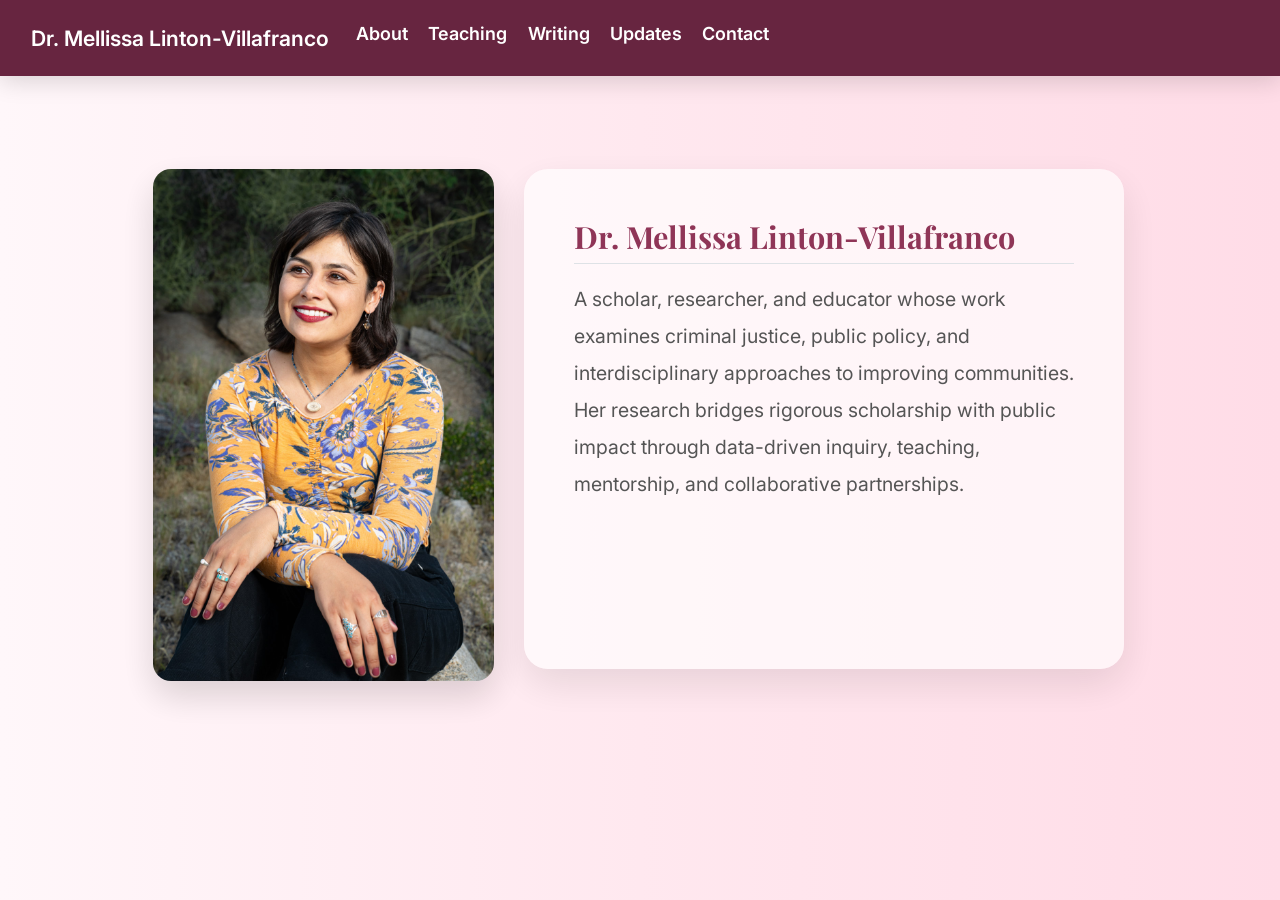
==== docs/about.html @ 979baf98 "files" ====
<!DOCTYPE html>
<html xmlns="http://www.w3.org/1999/xhtml" lang="en" xml:lang="en"><head>

<meta charset="utf-8">
<meta name="generator" content="quarto-1.8.26">

<meta name="viewport" content="width=device-width, initial-scale=1.0, user-scalable=yes">


<title>about – Dr. Mellissa Linton-Villafranco</title>
<style>
code{white-space: pre-wrap;}
span.smallcaps{font-variant: small-caps;}
div.columns{display: flex; gap: min(4vw, 1.5em);}
div.column{flex: auto; overflow-x: auto;}
div.hanging-indent{margin-left: 1.5em; text-indent: -1.5em;}
ul.task-list{list-style: none;}
ul.task-list li input[type="checkbox"] {
  width: 0.8em;
  margin: 0 0.8em 0.2em -1em; /* quarto-specific, see https://github.com/quarto-dev/quarto-cli/issues/4556 */ 
  vertical-align: middle;
}
</style>


<script src="site_libs/quarto-nav/quarto-nav.js"></script>
<script src="site_libs/quarto-nav/headroom.min.js"></script>
<script src="site_libs/clipboard/clipboard.min.js"></script>
<script src="site_libs/quarto-search/autocomplete.umd.js"></script>
<script src="site_libs/quarto-search/fuse.min.js"></script>
<script src="site_libs/quarto-search/quarto-search.js"></script>
<meta name="quarto:offset" content="./">
<script src="site_libs/quarto-html/quarto.js" type="module"></script>
<script src="site_libs/quarto-html/tabsets/tabsets.js" type="module"></script>
<script src="site_libs/quarto-html/axe/axe-check.js" type="module"></script>
<script src="site_libs/quarto-html/popper.min.js"></script>
<script src="site_libs/quarto-html/tippy.umd.min.js"></script>
<link href="site_libs/quarto-html/tippy.css" rel="stylesheet">
<link href="site_libs/quarto-html/quarto-syntax-highlighting-587c61ba64f3a5504c4d52d930310e48.css" rel="stylesheet" id="quarto-text-highlighting-styles">
<script src="site_libs/bootstrap/bootstrap.min.js"></script>
<link href="site_libs/bootstrap/bootstrap-icons.css" rel="stylesheet">
<link href="site_libs/bootstrap/bootstrap-e31584831b205ffbb2d98406f31c2a5b.min.css" rel="stylesheet" append-hash="true" id="quarto-bootstrap" data-mode="light">
<script id="quarto-search-options" type="application/json">{
  "location": "navbar",
  "copy-button": false,
  "collapse-after": 3,
  "panel-placement": "end",
  "type": "overlay",
  "limit": 50,
  "keyboard-shortcut": [
    "f",
    "/",
    "s"
  ],
  "show-item-context": false,
  "language": {
    "search-no-results-text": "No results",
    "search-matching-documents-text": "matching documents",
    "search-copy-link-title": "Copy link to search",
    "search-hide-matches-text": "Hide additional matches",
    "search-more-match-text": "more match in this document",
    "search-more-matches-text": "more matches in this document",
    "search-clear-button-title": "Clear",
    "search-text-placeholder": "",
    "search-detached-cancel-button-title": "Cancel",
    "search-submit-button-title": "Submit",
    "search-label": "Search"
  }
}</script>


<link rel="stylesheet" href="styles.css">
</head>

<body class="nav-fixed about-page quarto-light">

<div id="quarto-search-results"></div>
  <header id="quarto-header" class="headroom fixed-top">
    <nav class="navbar navbar-expand-lg " data-bs-theme="dark">
      <div class="navbar-container container-fluid">
      <div class="navbar-brand-container mx-auto">
    <a class="navbar-brand" href="./index.html">
    <span class="navbar-title">Dr.&nbsp;Mellissa Linton-Villafranco</span>
    </a>
  </div>
          <button class="navbar-toggler" type="button" data-bs-toggle="collapse" data-bs-target="#navbarCollapse" aria-controls="navbarCollapse" role="menu" aria-expanded="false" aria-label="Toggle navigation" onclick="if (window.quartoToggleHeadroom) { window.quartoToggleHeadroom(); }">
  <span class="navbar-toggler-icon"></span>
</button>
          <div class="collapse navbar-collapse" id="navbarCollapse">
            <ul class="navbar-nav navbar-nav-scroll me-auto">
  <li class="nav-item">
    <a class="nav-link" href="./index.html"> 
<span class="menu-text">About</span></a>
  </li>  
  <li class="nav-item">
    <a class="nav-link" href="./teaching.qmd"> 
<span class="menu-text">Teaching</span></a>
  </li>  
  <li class="nav-item">
    <a class="nav-link" href="./writing.qmd"> 
<span class="menu-text">Writing</span></a>
  </li>  
  <li class="nav-item">
    <a class="nav-link" href="./updates.qmd"> 
<span class="menu-text">Updates</span></a>
  </li>  
  <li class="nav-item">
    <a class="nav-link" href="./contact.qmd"> 
<span class="menu-text">Contact</span></a>
  </li>  
</ul>
          </div> <!-- /navcollapse -->
            <div class="quarto-navbar-tools">
</div>
      </div> <!-- /container-fluid -->
    </nav>
</header>
<!-- content -->
<div id="quarto-content" class="quarto-container page-columns page-rows-contents page-layout-full page-navbar">
<!-- sidebar -->
<!-- margin-sidebar -->
    
<!-- main -->
<main class="content column-page" id="quarto-document-content"><header id="title-block-header" class="quarto-title-block"></header>




<div class="columns">
<div class="column profile-card">
<div class="quarto-figure quarto-figure-center">
<figure class="figure">
<p><img src="images/portrait_2.jpg" class="img-fluid quarto-figure quarto-figure-center figure-img"></p>
</figure>
</div>
</div><div class="column bio-card">
<section id="dr.-mellissa-linton-villafranco" class="level2">
<h2 data-anchor-id="dr.-mellissa-linton-villafranco">Dr.&nbsp;Mellissa Linton-Villafranco</h2>
<p>A scholar, researcher, and educator whose work examines criminal justice, public policy, and interdisciplinary approaches to improving communities. Her research bridges rigorous scholarship with public impact through data-driven inquiry, teaching, mentorship, and collaborative partnerships.</p>
</section>
</div>
</div>



</main> <!-- /main -->
<script id="quarto-html-after-body" type="application/javascript">
  window.document.addEventListener("DOMContentLoaded", function (event) {
    const isCodeAnnotation = (el) => {
      for (const clz of el.classList) {
        if (clz.startsWith('code-annotation-')) {                     
          return true;
        }
      }
      return false;
    }
    const onCopySuccess = function(e) {
      // button target
      const button = e.trigger;
      // don't keep focus
      button.blur();
      // flash "checked"
      button.classList.add('code-copy-button-checked');
      var currentTitle = button.getAttribute("title");
      button.setAttribute("title", "Copied!");
      let tooltip;
      if (window.bootstrap) {
        button.setAttribute("data-bs-toggle", "tooltip");
        button.setAttribute("data-bs-placement", "left");
        button.setAttribute("data-bs-title", "Copied!");
        tooltip = new bootstrap.Tooltip(button, 
          { trigger: "manual", 
            customClass: "code-copy-button-tooltip",
            offset: [0, -8]});
        tooltip.show();    
      }
      setTimeout(function() {
        if (tooltip) {
          tooltip.hide();
          button.removeAttribute("data-bs-title");
          button.removeAttribute("data-bs-toggle");
          button.removeAttribute("data-bs-placement");
        }
        button.setAttribute("title", currentTitle);
        button.classList.remove('code-copy-button-checked');
      }, 1000);
      // clear code selection
      e.clearSelection();
    }
    const getTextToCopy = function(trigger) {
      const outerScaffold = trigger.parentElement.cloneNode(true);
      const codeEl = outerScaffold.querySelector('code');
      for (const childEl of codeEl.children) {
        if (isCodeAnnotation(childEl)) {
          childEl.remove();
        }
      }
      return codeEl.innerText;
    }
    const clipboard = new window.ClipboardJS('.code-copy-button:not([data-in-quarto-modal])', {
      text: getTextToCopy
    });
    clipboard.on('success', onCopySuccess);
    if (window.document.getElementById('quarto-embedded-source-code-modal')) {
      const clipboardModal = new window.ClipboardJS('.code-copy-button[data-in-quarto-modal]', {
        text: getTextToCopy,
        container: window.document.getElementById('quarto-embedded-source-code-modal')
      });
      clipboardModal.on('success', onCopySuccess);
    }
      var localhostRegex = new RegExp(/^(?:http|https):\/\/localhost\:?[0-9]*\//);
      var mailtoRegex = new RegExp(/^mailto:/);
        var filterRegex = new RegExp('/' + window.location.host + '/');
      var isInternal = (href) => {
          return filterRegex.test(href) || localhostRegex.test(href) || mailtoRegex.test(href);
      }
      // Inspect non-navigation links and adorn them if external
     var links = window.document.querySelectorAll('a[href]:not(.nav-link):not(.navbar-brand):not(.toc-action):not(.sidebar-link):not(.sidebar-item-toggle):not(.pagination-link):not(.no-external):not([aria-hidden]):not(.dropdown-item):not(.quarto-navigation-tool):not(.about-link)');
      for (var i=0; i<links.length; i++) {
        const link = links[i];
        if (!isInternal(link.href)) {
          // undo the damage that might have been done by quarto-nav.js in the case of
          // links that we want to consider external
          if (link.dataset.originalHref !== undefined) {
            link.href = link.dataset.originalHref;
          }
        }
      }
    function tippyHover(el, contentFn, onTriggerFn, onUntriggerFn) {
      const config = {
        allowHTML: true,
        maxWidth: 500,
        delay: 100,
        arrow: false,
        appendTo: function(el) {
            return el.parentElement;
        },
        interactive: true,
        interactiveBorder: 10,
        theme: 'quarto',
        placement: 'bottom-start',
      };
      if (contentFn) {
        config.content = contentFn;
      }
      if (onTriggerFn) {
        config.onTrigger = onTriggerFn;
      }
      if (onUntriggerFn) {
        config.onUntrigger = onUntriggerFn;
      }
      window.tippy(el, config); 
    }
    const noterefs = window.document.querySelectorAll('a[role="doc-noteref"]');
    for (var i=0; i<noterefs.length; i++) {
      const ref = noterefs[i];
      tippyHover(ref, function() {
        // use id or data attribute instead here
        let href = ref.getAttribute('data-footnote-href') || ref.getAttribute('href');
        try { href = new URL(href).hash; } catch {}
        const id = href.replace(/^#\/?/, "");
        const note = window.document.getElementById(id);
        if (note) {
          return note.innerHTML;
        } else {
          return "";
        }
      });
    }
    const xrefs = window.document.querySelectorAll('a.quarto-xref');
    const processXRef = (id, note) => {
      // Strip column container classes
      const stripColumnClz = (el) => {
        el.classList.remove("page-full", "page-columns");
        if (el.children) {
          for (const child of el.children) {
            stripColumnClz(child);
          }
        }
      }
      stripColumnClz(note)
      if (id === null || id.startsWith('sec-')) {
        // Special case sections, only their first couple elements
        const container = document.createElement("div");
        if (note.children && note.children.length > 2) {
          container.appendChild(note.children[0].cloneNode(true));
          for (let i = 1; i < note.children.length; i++) {
            const child = note.children[i];
            if (child.tagName === "P" && child.innerText === "") {
              continue;
            } else {
              container.appendChild(child.cloneNode(true));
              break;
            }
          }
          if (window.Quarto?.typesetMath) {
            window.Quarto.typesetMath(container);
          }
          return container.innerHTML
        } else {
          if (window.Quarto?.typesetMath) {
            window.Quarto.typesetMath(note);
          }
          return note.innerHTML;
        }
      } else {
        // Remove any anchor links if they are present
        const anchorLink = note.querySelector('a.anchorjs-link');
        if (anchorLink) {
          anchorLink.remove();
        }
        if (window.Quarto?.typesetMath) {
          window.Quarto.typesetMath(note);
        }
        if (note.classList.contains("callout")) {
          return note.outerHTML;
        } else {
          return note.innerHTML;
        }
      }
    }
    for (var i=0; i<xrefs.length; i++) {
      const xref = xrefs[i];
      tippyHover(xref, undefined, function(instance) {
        instance.disable();
        let url = xref.getAttribute('href');
        let hash = undefined; 
        if (url.startsWith('#')) {
          hash = url;
        } else {
          try { hash = new URL(url).hash; } catch {}
        }
        if (hash) {
          const id = hash.replace(/^#\/?/, "");
          const note = window.document.getElementById(id);
          if (note !== null) {
            try {
              const html = processXRef(id, note.cloneNode(true));
              instance.setContent(html);
            } finally {
              instance.enable();
              instance.show();
            }
          } else {
            // See if we can fetch this
            fetch(url.split('#')[0])
            .then(res => res.text())
            .then(html => {
              const parser = new DOMParser();
              const htmlDoc = parser.parseFromString(html, "text/html");
              const note = htmlDoc.getElementById(id);
              if (note !== null) {
                const html = processXRef(id, note);
                instance.setContent(html);
              } 
            }).finally(() => {
              instance.enable();
              instance.show();
            });
          }
        } else {
          // See if we can fetch a full url (with no hash to target)
          // This is a special case and we should probably do some content thinning / targeting
          fetch(url)
          .then(res => res.text())
          .then(html => {
            const parser = new DOMParser();
            const htmlDoc = parser.parseFromString(html, "text/html");
            const note = htmlDoc.querySelector('main.content');
            if (note !== null) {
              // This should only happen for chapter cross references
              // (since there is no id in the URL)
              // remove the first header
              if (note.children.length > 0 && note.children[0].tagName === "HEADER") {
                note.children[0].remove();
              }
              const html = processXRef(null, note);
              instance.setContent(html);
            } 
          }).finally(() => {
            instance.enable();
            instance.show();
          });
        }
      }, function(instance) {
      });
    }
        let selectedAnnoteEl;
        const selectorForAnnotation = ( cell, annotation) => {
          let cellAttr = 'data-code-cell="' + cell + '"';
          let lineAttr = 'data-code-annotation="' +  annotation + '"';
          const selector = 'span[' + cellAttr + '][' + lineAttr + ']';
          return selector;
        }
        const selectCodeLines = (annoteEl) => {
          const doc = window.document;
          const targetCell = annoteEl.getAttribute("data-target-cell");
          const targetAnnotation = annoteEl.getAttribute("data-target-annotation");
          const annoteSpan = window.document.querySelector(selectorForAnnotation(targetCell, targetAnnotation));
          const lines = annoteSpan.getAttribute("data-code-lines").split(",");
          const lineIds = lines.map((line) => {
            return targetCell + "-" + line;
          })
          let top = null;
          let height = null;
          let parent = null;
          if (lineIds.length > 0) {
              //compute the position of the single el (top and bottom and make a div)
              const el = window.document.getElementById(lineIds[0]);
              top = el.offsetTop;
              height = el.offsetHeight;
              parent = el.parentElement.parentElement;
            if (lineIds.length > 1) {
              const lastEl = window.document.getElementById(lineIds[lineIds.length - 1]);
              const bottom = lastEl.offsetTop + lastEl.offsetHeight;
              height = bottom - top;
            }
            if (top !== null && height !== null && parent !== null) {
              // cook up a div (if necessary) and position it 
              let div = window.document.getElementById("code-annotation-line-highlight");
              if (div === null) {
                div = window.document.createElement("div");
                div.setAttribute("id", "code-annotation-line-highlight");
                div.style.position = 'absolute';
                parent.appendChild(div);
              }
              div.style.top = top - 2 + "px";
              div.style.height = height + 4 + "px";
              div.style.left = 0;
              let gutterDiv = window.document.getElementById("code-annotation-line-highlight-gutter");
              if (gutterDiv === null) {
                gutterDiv = window.document.createElement("div");
                gutterDiv.setAttribute("id", "code-annotation-line-highlight-gutter");
                gutterDiv.style.position = 'absolute';
                const codeCell = window.document.getElementById(targetCell);
                const gutter = codeCell.querySelector('.code-annotation-gutter');
                gutter.appendChild(gutterDiv);
              }
              gutterDiv.style.top = top - 2 + "px";
              gutterDiv.style.height = height + 4 + "px";
            }
            selectedAnnoteEl = annoteEl;
          }
        };
        const unselectCodeLines = () => {
          const elementsIds = ["code-annotation-line-highlight", "code-annotation-line-highlight-gutter"];
          elementsIds.forEach((elId) => {
            const div = window.document.getElementById(elId);
            if (div) {
              div.remove();
            }
          });
          selectedAnnoteEl = undefined;
        };
          // Handle positioning of the toggle
      window.addEventListener(
        "resize",
        throttle(() => {
          elRect = undefined;
          if (selectedAnnoteEl) {
            selectCodeLines(selectedAnnoteEl);
          }
        }, 10)
      );
      function throttle(fn, ms) {
      let throttle = false;
      let timer;
        return (...args) => {
          if(!throttle) { // first call gets through
              fn.apply(this, args);
              throttle = true;
          } else { // all the others get throttled
              if(timer) clearTimeout(timer); // cancel #2
              timer = setTimeout(() => {
                fn.apply(this, args);
                timer = throttle = false;
              }, ms);
          }
        };
      }
        // Attach click handler to the DT
        const annoteDls = window.document.querySelectorAll('dt[data-target-cell]');
        for (const annoteDlNode of annoteDls) {
          annoteDlNode.addEventListener('click', (event) => {
            const clickedEl = event.target;
            if (clickedEl !== selectedAnnoteEl) {
              unselectCodeLines();
              const activeEl = window.document.querySelector('dt[data-target-cell].code-annotation-active');
              if (activeEl) {
                activeEl.classList.remove('code-annotation-active');
              }
              selectCodeLines(clickedEl);
              clickedEl.classList.add('code-annotation-active');
            } else {
              // Unselect the line
              unselectCodeLines();
              clickedEl.classList.remove('code-annotation-active');
            }
          });
        }
    const findCites = (el) => {
      const parentEl = el.parentElement;
      if (parentEl) {
        const cites = parentEl.dataset.cites;
        if (cites) {
          return {
            el,
            cites: cites.split(' ')
          };
        } else {
          return findCites(el.parentElement)
        }
      } else {
        return undefined;
      }
    };
    var bibliorefs = window.document.querySelectorAll('a[role="doc-biblioref"]');
    for (var i=0; i<bibliorefs.length; i++) {
      const ref = bibliorefs[i];
      const citeInfo = findCites(ref);
      if (citeInfo) {
        tippyHover(citeInfo.el, function() {
          var popup = window.document.createElement('div');
          citeInfo.cites.forEach(function(cite) {
            var citeDiv = window.document.createElement('div');
            citeDiv.classList.add('hanging-indent');
            citeDiv.classList.add('csl-entry');
            var biblioDiv = window.document.getElementById('ref-' + cite);
            if (biblioDiv) {
              citeDiv.innerHTML = biblioDiv.innerHTML;
            }
            popup.appendChild(citeDiv);
          });
          return popup.innerHTML;
        });
      }
    }
  });
  </script>
</div> <!-- /content -->




</body></html>
---- docs/site_libs/quarto-html/tippy.css ----
.tippy-box[data-animation=fade][data-state=hidden]{opacity:0}[data-tippy-root]{max-width:calc(100vw - 10px)}.tippy-box{position:relative;background-color:#333;color:#fff;border-radius:4px;font-size:14px;line-height:1.4;white-space:normal;outline:0;transition-property:transform,visibility,opacity}.tippy-box[data-placement^=top]>.tippy-arrow{bottom:0}.tippy-box[data-placement^=top]>.tippy-arrow:before{bottom:-7px;left:0;border-width:8px 8px 0;border-top-color:initial;transform-origin:center top}.tippy-box[data-placement^=bottom]>.tippy-arrow{top:0}.tippy-box[data-placement^=bottom]>.tippy-arrow:before{top:-7px;left:0;border-width:0 8px 8px;border-bottom-color:initial;transform-origin:center bottom}.tippy-box[data-placement^=left]>.tippy-arrow{right:0}.tippy-box[data-placement^=left]>.tippy-arrow:before{border-width:8px 0 8px 8px;border-left-color:initial;right:-7px;transform-origin:center left}.tippy-box[data-placement^=right]>.tippy-arrow{left:0}.tippy-box[data-placement^=right]>.tippy-arrow:before{left:-7px;border-width:8px 8px 8px 0;border-right-color:initial;transform-origin:center right}.tippy-box[data-inertia][data-state=visible]{transition-timing-function:cubic-bezier(.54,1.5,.38,1.11)}.tippy-arrow{width:16px;height:16px;color:#333}.tippy-arrow:before{content:"";position:absolute;border-color:transparent;border-style:solid}.tippy-content{position:relative;padding:5px 9px;z-index:1}
---- docs/site_libs/quarto-html/quarto-syntax-highlighting-587c61ba64f3a5504c4d52d930310e48.css ----
/* quarto syntax highlight colors */
:root {
  --quarto-hl-ot-color: #003B4F;
  --quarto-hl-at-color: #657422;
  --quarto-hl-ss-color: #20794D;
  --quarto-hl-an-color: #5E5E5E;
  --quarto-hl-fu-color: #4758AB;
  --quarto-hl-st-color: #20794D;
  --quarto-hl-cf-color: #003B4F;
  --quarto-hl-op-color: #5E5E5E;
  --quarto-hl-er-color: #AD0000;
  --quarto-hl-bn-color: #AD0000;
  --quarto-hl-al-color: #AD0000;
  --quarto-hl-va-color: #111111;
  --quarto-hl-bu-color: inherit;
  --quarto-hl-ex-color: inherit;
  --quarto-hl-pp-color: #AD0000;
  --quarto-hl-in-color: #5E5E5E;
  --quarto-hl-vs-color: #20794D;
  --quarto-hl-wa-color: #5E5E5E;
  --quarto-hl-do-color: #5E5E5E;
  --quarto-hl-im-color: #00769E;
  --quarto-hl-ch-color: #20794D;
  --quarto-hl-dt-color: #AD0000;
  --quarto-hl-fl-color: #AD0000;
  --quarto-hl-co-color: #5E5E5E;
  --quarto-hl-cv-color: #5E5E5E;
  --quarto-hl-cn-color: #8f5902;
  --quarto-hl-sc-color: #5E5E5E;
  --quarto-hl-dv-color: #AD0000;
  --quarto-hl-kw-color: #003B4F;
}

/* other quarto variables */
:root {
  --quarto-font-monospace: SFMono-Regular, Menlo, Monaco, Consolas, "Liberation Mono", "Courier New", monospace;
}

/* syntax highlight based on Pandoc's rules */
pre > code.sourceCode > span {
  color: #003B4F;
}

code.sourceCode > span {
  color: #003B4F;
}

div.sourceCode,
div.sourceCode pre.sourceCode {
  color: #003B4F;
}

/* Normal */
code span {
  color: #003B4F;
}

/* Alert */
code span.al {
  color: #AD0000;
  font-style: inherit;
}

/* Annotation */
code span.an {
  color: #5E5E5E;
  font-style: inherit;
}

/* Attribute */
code span.at {
  color: #657422;
  font-style: inherit;
}

/* BaseN */
code span.bn {
  color: #AD0000;
  font-style: inherit;
}

/* BuiltIn */
code span.bu {
  font-style: inherit;
}

/* ControlFlow */
code span.cf {
  color: #003B4F;
  font-weight: bold;
  font-style: inherit;
}

/* Char */
code span.ch {
  color: #20794D;
  font-style: inherit;
}

/* Constant */
code span.cn {
  color: #8f5902;
  font-style: inherit;
}

/* Comment */
code span.co {
  color: #5E5E5E;
  font-style: inherit;
}

/* CommentVar */
code span.cv {
  color: #5E5E5E;
  font-style: italic;
}

/* Documentation */
code span.do {
  color: #5E5E5E;
  font-style: italic;
}

/* DataType */
code span.dt {
  color: #AD0000;
  font-style: inherit;
}

/* DecVal */
code span.dv {
  color: #AD0000;
  font-style: inherit;
}

/* Error */
code span.er {
  color: #AD0000;
  font-style: inherit;
}

/* Extension */
code span.ex {
  font-style: inherit;
}

/* Float */
code span.fl {
  color: #AD0000;
  font-style: inherit;
}

/* Function */
code span.fu {
  color: #4758AB;
  font-style: inherit;
}

/* Import */
code span.im {
  color: #00769E;
  font-style: inherit;
}

/* Information */
code span.in {
  color: #5E5E5E;
  font-style: inherit;
}

/* Keyword */
code span.kw {
  color: #003B4F;
  font-weight: bold;
  font-style: inherit;
}

/* Operator */
code span.op {
  color: #5E5E5E;
  font-style: inherit;
}

/* Other */
code span.ot {
  color: #003B4F;
  font-style: inherit;
}

/* Preprocessor */
code span.pp {
  color: #AD0000;
  font-style: inherit;
}

/* SpecialChar */
code span.sc {
  color: #5E5E5E;
  font-style: inherit;
}

/* SpecialString */
code span.ss {
  color: #20794D;
  font-style: inherit;
}

/* String */
code span.st {
  color: #20794D;
  font-style: inherit;
}

/* Variable */
code span.va {
  color: #111111;
  font-style: inherit;
}

/* VerbatimString */
code span.vs {
  color: #20794D;
  font-style: inherit;
}

/* Warning */
code span.wa {
  color: #5E5E5E;
  font-style: italic;
}

.prevent-inlining {
  content: "</";
}

/*# sourceMappingURL=2dce1cc6c82594539e1579de68416b47.css.map */
---- docs/styles.css ----
/*==============================================================================
  DR. MELLISSA LINTON-VILLAFRANCO WEBSITE
==============================================================================*/

/*-----------------------
  Google Fonts
-----------------------*/
@import url('https://fonts.googleapis.com/css2?family=Playfair+Display:wght@600;700&family=Inter:wght@300;400;500;600&display=swap');


/*-----------------------
  Color Palette
-----------------------*/

:root{

  --bg1: #fff7fa;
  --bg2: #ffe8ef;
  --bg3: #ffdce7;

  --text: #232323;
  --text-light: #555555;

  --accent: #8f3557;
  --accent-dark: #672540;
  --accent-light: #d97ea4;

  --white: #ffffff;

  --shadow: rgba(0,0,0,.08);

}


/*-----------------------
  Page Background
-----------------------*/

body {

    font-family: "Inter", sans-serif;

    color: var(--text);

    background: linear-gradient(
        90deg,
        var(--bg1) 0%,
        var(--bg2) 50%,
        var(--bg3) 100%
    );

    background-attachment: fixed;
    background-size: 100%;
    line-height: 1.8;

    font-size: 18px;
}


/*-----------------------
  Main Content Width
-----------------------*/

main{

    max-width:1150px;

    margin:auto;

    padding:60px 40px;

}


/*-----------------------
  Headings
-----------------------*/

h1,h2,h3,h4{

    font-family:"Playfair Display", serif;

    color:var(--text);

    font-weight:700;

    line-height:1.15;

}

h1{

    font-size:4rem;

    margin-bottom:.3em;

}

h2{

    font-size:2.2rem;

    margin-top:2.5rem;

    color:var(--accent);

}

h3{

    font-size:1.5rem;

}


/*-----------------------
  Paragraphs
-----------------------*/

p{

    max-width:800px;

    color:var(--text-light);

}


/*-----------------------
  Links
-----------------------*/

a{

    color:var(--accent);

    text-decoration:none;

    transition:.25s;

}

a:hover{

    color:var(--accent-dark);

}


/*-----------------------
  Navigation
-----------------------*/

#quarto-header .navbar {
    background: var(--accent-dark) !important;
    border-bottom: none;
    box-shadow: 0 5px 25px rgba(0,0,0,.15);
}

#quarto-header .navbar-brand,
#quarto-header .nav-link {
    color: white !important;
    font-weight: 600;
}

#quarto-header .nav-link:hover,
#quarto-header .navbar-brand:hover {
    color: #ffdce7 !important;
}


/*-----------------------
  About Card
-----------------------*/

.about{

    background:rgba(255,255,255,.55);

    backdrop-filter:blur(20px);

    border-radius:24px;

    padding:45px;

    box-shadow:0 12px 40px var(--shadow);

}


/*-----------------------
  Profile Photo
-----------------------*/

.about-image img{

    border-radius:18px;

    box-shadow:0 20px 45px rgba(0,0,0,.15);

}


/*-----------------------
  Buttons
-----------------------*/

.btn,
button{

    background:var(--accent);

    color:white;

    border:none;

    border-radius:8px;

    padding:12px 24px;

    transition:.3s;

}

.btn:hover,
button:hover{

    background:var(--accent-dark);

}


/*-----------------------
  Lists
-----------------------*/

li{

    margin-bottom:.5rem;

}


/*-----------------------
  Horizontal Rule
-----------------------*/

hr{

    border:none;

    height:1px;

    background:#e9c8d6;

    margin:3rem 0;

}


/*-----------------------
  Footer
-----------------------*/

footer{

    margin-top:80px;

    padding:40px;

    color:#666;

    text-align:center;

}


/*-----------------------
  Responsive
-----------------------*/

@media (max-width:900px){

    main{

        padding:30px;

    }

    h1{

        font-size:2.8rem;

    }

    h2{

        font-size:1.8rem;

    }

}



/*==============================================================================
LANDING PAGE
==============================================================================*/

/* Hide navigation only on landing page */

body.landing #quarto-header{
    display:none;
}

/* Remove spacing only on landing page */

body.landing,
body.landing #quarto-content,
body.landing main.content,
body.landing .content{

    margin:0;
    padding:0;
    max-width:none;
}

/* Full screen hero */

body.landing .landing-page{

    position:relative;

    width:100vw;
    height:100vh;

    background-image:url("images/portrait_1.jpg");
    background-size:cover;
    background-position: center top;
    background-repeat:no-repeat;
    overflow:hidden;

}

/* Slight darkening for readability */

body.landing .landing-overlay{

    position:absolute;
    inset:0;

    display:flex;
    flex-direction:column;
    justify-content:center;
    align-items:center;

    background:linear-gradient(
        rgba(0,0,0,.10),
        rgba(0,0,0,.18)
    );

}

/* Name */

body.landing .landing-title{

    font-family:"Playfair Display", serif;

    color:white;

    font-size:4.6rem;

    font-weight:600;

    text-shadow:
        0 5px 18px rgba(0,0,0,.45);

    letter-spacing:.02em;

}

.landing-image{
    transform:scale(.50);
}

/* About button */

body.landing .landing-button{

    position:absolute;

    bottom:70px;

    left:50%;

    transform:translateX(-50%);

    padding:18px 54px;

    border:2px solid white;

    border-radius:999px;

    color:white;

    background:rgba(255,255,255,.08);

    backdrop-filter:blur(8px);

    text-transform:uppercase;

    letter-spacing:.18em;

    font-size:.95rem;

    font-weight:600;

    transition:.35s;
}

body.landing .landing-button:hover{

    background:white;

    color:var(--accent-dark);

    border-color:white;

}

/* Mobile */

@media (max-width:900px){

    body.landing .landing-title{

        font-size:2.6rem;

        text-align:center;

        padding:0 25px;

    }

    body.landing .landing-button{

        bottom:45px;

    }

}

/*==============================================================================
LANDING PAGE
==============================================================================*/

/* Remove everything Quarto normally adds */

body.landing,
body.landing #quarto-content,
body.landing main,
body.landing .content,
body.landing .page-columns,
body.landing .page-full{

    margin:0 !important;
    padding:0 !important;
    max-width:none !important;
    width:100% !important;
    background:none !important;

}

/* Hide navbar */

body.landing #quarto-header{
    display:none;
}

/* Hide footer */

body.landing footer{
    display:none;
}

/* Hero image */

body.landing .landing-page{

    position:fixed;

    inset:0;

    background-image:url("images/portrait_1.jpg");

    background-size:cover;

    background-repeat:no-repeat;

    background-position:center;

}

/* About button */

body.landing .landing-button{

    position:absolute;

    left:50%;

    bottom:60px;

    transform:translateX(-50%);

    padding:18px 54px;

    color:white;

    border:2px solid white;

    border-radius:999px;

    background:rgba(255,255,255,.10);

    backdrop-filter:blur(8px);

    text-decoration:none;

    text-transform:uppercase;

    letter-spacing:.15em;

    font-weight:600;

    transition:.3s;

}

body.landing .landing-button:hover{

    background:white;

    color:#8f3557;

}

/*==============================================================================
ABOUT PAGE LAYOUT
==============================================================================*/

/* Main row */
.about-page .columns {

    display:flex;

    flex-wrap:nowrap;

    gap:30px;

    align-items:flex-start;

}


/* Equal column sizing */
.about-page .column {

    flex:1;

    min-width:0;

}


/*==============================================================================
PORTRAIT
==============================================================================*/

.profile-card {

    background:none;

    padding:0;

    box-shadow:none;

    text-align:center;

}


.profile-card img {

    width:100%;

    max-width:600px;

    height:auto;

    border-radius:18px;

    box-shadow:0 15px 35px rgba(0,0,0,.15);

}


/*==============================================================================
BIO CONTAINER
==============================================================================*/

.bio-card {

    background:rgba(255,255,255,.65);

    backdrop-filter:blur(15px);

    border-radius:24px;

    padding:50px;

    box-shadow:0 15px 40px rgba(0,0,0,.10);
    
    width: 400px;
    
    max-width: 600px;

    min-height:500px;

    display:flex;

    flex-direction:column;

    justify-content:center;

}


/* Bio heading */

.bio-card h2 {

    margin-top:0;

    font-size:2.4rem;

}


/* Bio text */

.bio-card p {

    font-size:1.15rem;

    line-height:1.9;

    max-width:100%;

}


/*==============================================================================
PAGE MARGINS
==============================================================================*/

body.about-page main.content {

    max-width:1600px;

    margin:auto;

    padding-left:80px;

    padding-right:80px;

}



/*==============================================================================
RESPONSIVE
==============================================================================*/

@media(max-width:900px){

    .about-page .columns {

        display:block;

    }


    .bio-card {

        margin-top:40px;

    }

}

.about-page .profile-card {
    flex: 0 0 35%;
}

.about-page .bio-card {
    flex: 0 0 65%;
}

.bio-card h2 {

    font-size:1.8rem;

}
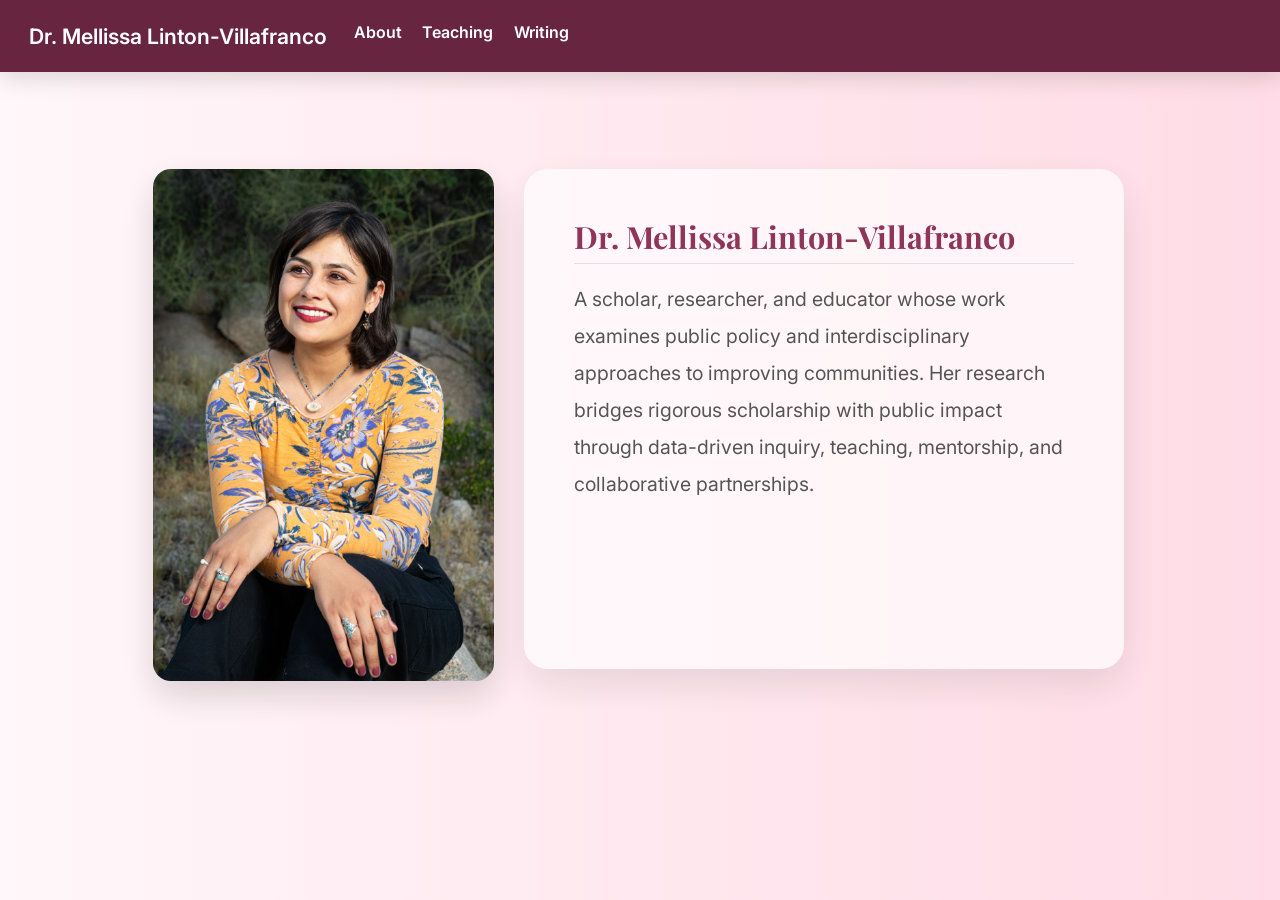
==== commit fb66f77e: "update" ====
--- a/docs/about.html
+++ b/docs/about.html
@@ -93,20 +93,12 @@
 <span class="menu-text">About</span></a>
   </li>  
   <li class="nav-item">
-    <a class="nav-link" href="./teaching.qmd"> 
+    <a class="nav-link" href="./teaching.html"> 
 <span class="menu-text">Teaching</span></a>
   </li>  
   <li class="nav-item">
-    <a class="nav-link" href="./writing.qmd"> 
+    <a class="nav-link" href="./writing.html"> 
 <span class="menu-text">Writing</span></a>
-  </li>  
-  <li class="nav-item">
-    <a class="nav-link" href="./updates.qmd"> 
-<span class="menu-text">Updates</span></a>
-  </li>  
-  <li class="nav-item">
-    <a class="nav-link" href="./contact.qmd"> 
-<span class="menu-text">Contact</span></a>
   </li>  
 </ul>
           </div> <!-- /navcollapse -->
@@ -136,7 +128,7 @@
 </div><div class="column bio-card">
 <section id="dr.-mellissa-linton-villafranco" class="level2">
 <h2 data-anchor-id="dr.-mellissa-linton-villafranco">Dr.&nbsp;Mellissa Linton-Villafranco</h2>
-<p>A scholar, researcher, and educator whose work examines criminal justice, public policy, and interdisciplinary approaches to improving communities. Her research bridges rigorous scholarship with public impact through data-driven inquiry, teaching, mentorship, and collaborative partnerships.</p>
+<p>A scholar, researcher, and educator whose work examines public policy and interdisciplinary approaches to improving communities. Her research bridges rigorous scholarship with public impact through data-driven inquiry, teaching, mentorship, and collaborative partnerships.</p>
 </section>
 </div>
 </div>
--- a/docs/styles.css
+++ b/docs/styles.css
@@ -53,7 +53,7 @@
     background-size: 100%;
     line-height: 1.8;
 
-    font-size: 18px;
+    font-size:clamp(16px, 1.2vw, 18px);
 }
 
 
@@ -62,13 +62,9 @@
 -----------------------*/
 
 main{
-
     max-width:1150px;
-
     margin:auto;
-
-    padding:60px 40px;
-
+    padding:60px clamp(20px, 5vw, 40px);
 }
 
 
@@ -90,7 +86,7 @@
 
 h1{
 
-    font-size:4rem;
+    font-size:clamp(2.0rem, 6vw, 4rem);
 
     margin-bottom:.3em;
 
@@ -98,7 +94,7 @@
 
 h2{
 
-    font-size:2.2rem;
+    font-size:2.0rem;
 
     margin-top:2.5rem;
 
@@ -369,7 +365,7 @@
 
     color:white;
 
-    font-size:4.6rem;
+    font-size:clamp(2.4rem, 8vw, 4.6rem);
 
     font-weight:600;
 
@@ -492,13 +488,11 @@
 
     inset:0;
 
+    min-height:100dvh;
+
     background-image:url("images/portrait_1.jpg");
 
     background-size:cover;
-
-    background-repeat:no-repeat;
-
-    background-position:center;
 
 }
 
@@ -683,7 +677,7 @@
 RESPONSIVE
 ==============================================================================*/
 
-@media(max-width:900px){
+@media(max-width:1100px){
 
     .about-page .columns {
 
@@ -712,4 +706,59 @@
 
     font-size:1.8rem;
 
+}
+
+
+/*-----------------------
+ Mobile Safety
+-----------------------*/
+
+img,
+video,
+iframe {
+
+    max-width:100%;
+    height:auto;
+
+}
+
+html,
+body {
+
+    overflow-x:hidden;
+
+}
+
+* {
+
+    box-sizing:border-box;
+
+}
+
+@media(max-width:600px){
+
+    main {
+
+        padding-top:35px;
+        padding-bottom:35px;
+
+    }
+
+
+    .about,
+    .bio-card {
+
+        padding:25px;
+
+        border-radius:18px;
+
+    }
+
+
+    footer {
+
+        padding:25px;
+
+    }
+
 }
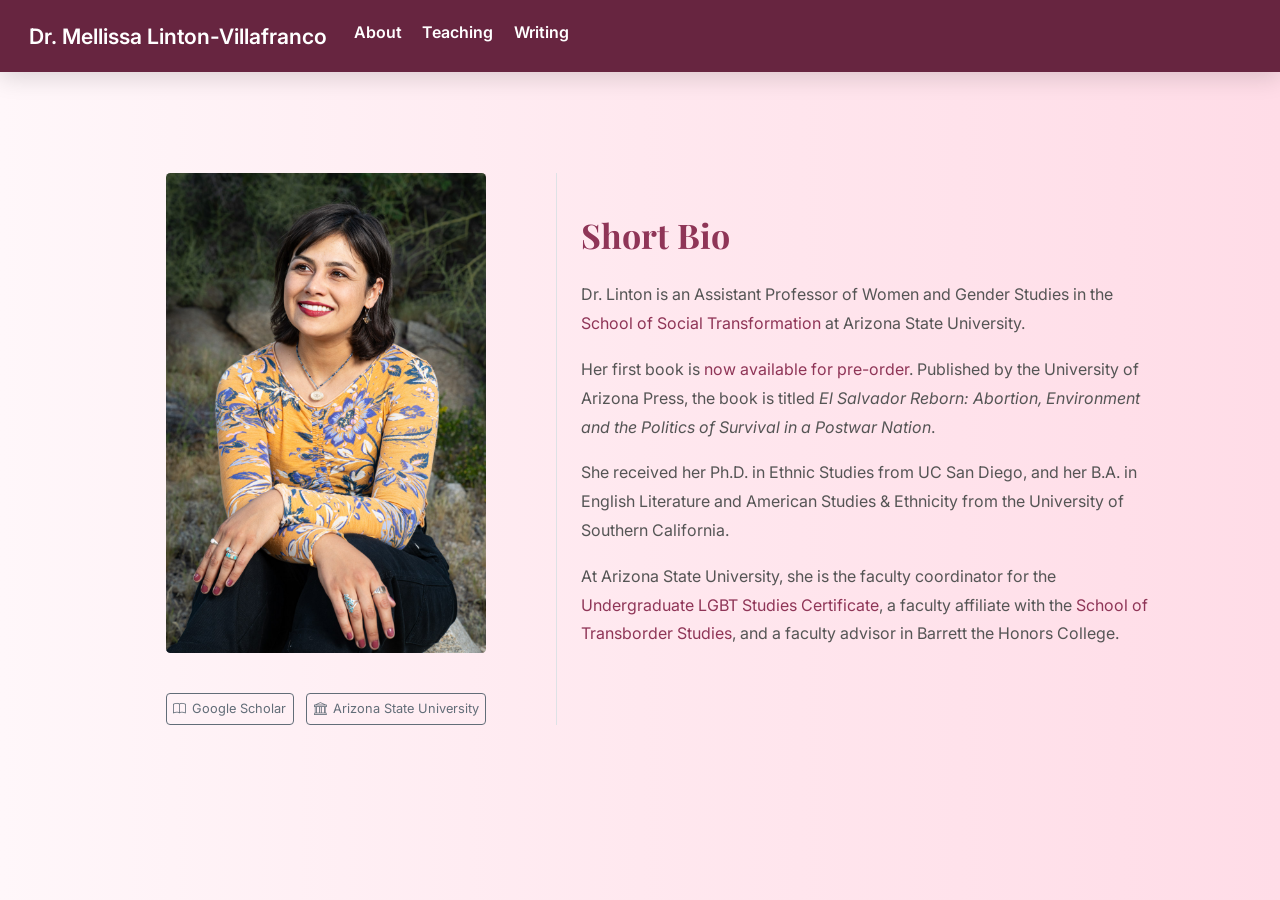
==== commit da35f85b: "update about page" ====
--- a/docs/about.html
+++ b/docs/about.html
@@ -72,7 +72,7 @@
 <link rel="stylesheet" href="styles.css">
 </head>
 
-<body class="nav-fixed about-page quarto-light">
+<body class="nav-fixed quarto-light">
 
 <div id="quarto-search-results"></div>
   <header id="quarto-header" class="headroom fixed-top">
@@ -113,25 +113,39 @@
 <!-- margin-sidebar -->
     
 <!-- main -->
-<main class="content column-page" id="quarto-document-content"><header id="title-block-header" class="quarto-title-block"></header>
-
-
-
-
-<div class="columns">
-<div class="column profile-card">
-<div class="quarto-figure quarto-figure-center">
-<figure class="figure">
-<p><img src="images/portrait_2.jpg" class="img-fluid quarto-figure quarto-figure-center figure-img"></p>
-</figure>
+<main class="content column-page" id="quarto-document-content">
+
+
+
+
+<div class="quarto-about-trestles column-page">
+  <div class="about-entity">
+    <img src="images/portrait_2.jpg" class="about-image
+  rounded " style="width: 20em;">
+<header id="title-block-header" class="quarto-title-block"></header>
+    <div class="about-links">
+  <a href="https://scholar.google.com/citations?user=3o05O7kAAAAJ&amp;hl=en&amp;oi=ao" class="about-link" rel="" target="">
+    <i class="bi bi-book"></i>
+     <span class="about-link-text">Google Scholar</span>
+  </a>
+  <a href="https://search.asu.edu/profile/3723615" class="about-link" rel="" target="">
+    <i class="bi bi-bank"></i>
+     <span class="about-link-text">Arizona State University</span>
+  </a>
 </div>
-</div><div class="column bio-card">
-<section id="dr.-mellissa-linton-villafranco" class="level2">
-<h2 data-anchor-id="dr.-mellissa-linton-villafranco">Dr.&nbsp;Mellissa Linton-Villafranco</h2>
-<p>A scholar, researcher, and educator whose work examines public policy and interdisciplinary approaches to improving communities. Her research bridges rigorous scholarship with public impact through data-driven inquiry, teaching, mentorship, and collaborative partnerships.</p>
+  </div>
+  <div class="about-contents"><div id="hero-heading">
+<section id="short-bio" class="level2">
+<h2 data-anchor-id="short-bio">Short Bio</h2>
+<p>Dr.&nbsp;Linton is an Assistant Professor of Women and Gender Studies in the <a href="https://search.asu.edu/profile/3723615">School of Social Transformation</a> at Arizona State University.</p>
+<p>Her first book is <a href="https://uapress.arizona.edu/book/el-salvador-reborn">now available for pre-order</a>. Published by the University of Arizona Press, the book is titled <em>El Salvador Reborn: Abortion, Environment and the Politics of Survival in a Postwar Nation</em>.</p>
+<p>She received her Ph.D.&nbsp;in Ethnic Studies from UC San Diego, and her B.A. in English Literature and American Studies &amp; Ethnicity from the University of Southern California.</p>
+<p>At Arizona State University, she is the faculty coordinator for the <a href="https://degrees.apps.asu.edu/minors/major/ASU00/PPLGBTCERT/lesbian-gay-bisexual-and-transgender-studies">Undergraduate LGBT Studies Certificate</a>, a faculty affiliate with the <a href="https://sts.asu.edu/">School of Transborder Studies</a>, and a faculty advisor in Barrett the Honors College.</p>
 </section>
+</div></div>
 </div>
-</div>
+
+
 
 
 
--- a/docs/styles.css
+++ b/docs/styles.css
@@ -540,225 +540,3 @@
 
 }
 
-/*==============================================================================
-ABOUT PAGE LAYOUT
-==============================================================================*/
-
-/* Main row */
-.about-page .columns {
-
-    display:flex;
-
-    flex-wrap:nowrap;
-
-    gap:30px;
-
-    align-items:flex-start;
-
-}
-
-
-/* Equal column sizing */
-.about-page .column {
-
-    flex:1;
-
-    min-width:0;
-
-}
-
-
-/*==============================================================================
-PORTRAIT
-==============================================================================*/
-
-.profile-card {
-
-    background:none;
-
-    padding:0;
-
-    box-shadow:none;
-
-    text-align:center;
-
-}
-
-
-.profile-card img {
-
-    width:100%;
-
-    max-width:600px;
-
-    height:auto;
-
-    border-radius:18px;
-
-    box-shadow:0 15px 35px rgba(0,0,0,.15);
-
-}
-
-
-/*==============================================================================
-BIO CONTAINER
-==============================================================================*/
-
-.bio-card {
-
-    background:rgba(255,255,255,.65);
-
-    backdrop-filter:blur(15px);
-
-    border-radius:24px;
-
-    padding:50px;
-
-    box-shadow:0 15px 40px rgba(0,0,0,.10);
-    
-    width: 400px;
-    
-    max-width: 600px;
-
-    min-height:500px;
-
-    display:flex;
-
-    flex-direction:column;
-
-    justify-content:center;
-
-}
-
-
-/* Bio heading */
-
-.bio-card h2 {
-
-    margin-top:0;
-
-    font-size:2.4rem;
-
-}
-
-
-/* Bio text */
-
-.bio-card p {
-
-    font-size:1.15rem;
-
-    line-height:1.9;
-
-    max-width:100%;
-
-}
-
-
-/*==============================================================================
-PAGE MARGINS
-==============================================================================*/
-
-body.about-page main.content {
-
-    max-width:1600px;
-
-    margin:auto;
-
-    padding-left:80px;
-
-    padding-right:80px;
-
-}
-
-
-
-/*==============================================================================
-RESPONSIVE
-==============================================================================*/
-
-@media(max-width:1100px){
-
-    .about-page .columns {
-
-        display:block;
-
-    }
-
-
-    .bio-card {
-
-        margin-top:40px;
-
-    }
-
-}
-
-.about-page .profile-card {
-    flex: 0 0 35%;
-}
-
-.about-page .bio-card {
-    flex: 0 0 65%;
-}
-
-.bio-card h2 {
-
-    font-size:1.8rem;
-
-}
-
-
-/*-----------------------
- Mobile Safety
------------------------*/
-
-img,
-video,
-iframe {
-
-    max-width:100%;
-    height:auto;
-
-}
-
-html,
-body {
-
-    overflow-x:hidden;
-
-}
-
-* {
-
-    box-sizing:border-box;
-
-}
-
-@media(max-width:600px){
-
-    main {
-
-        padding-top:35px;
-        padding-bottom:35px;
-
-    }
-
-
-    .about,
-    .bio-card {
-
-        padding:25px;
-
-        border-radius:18px;
-
-    }
-
-
-    footer {
-
-        padding:25px;
-
-    }
-
-}
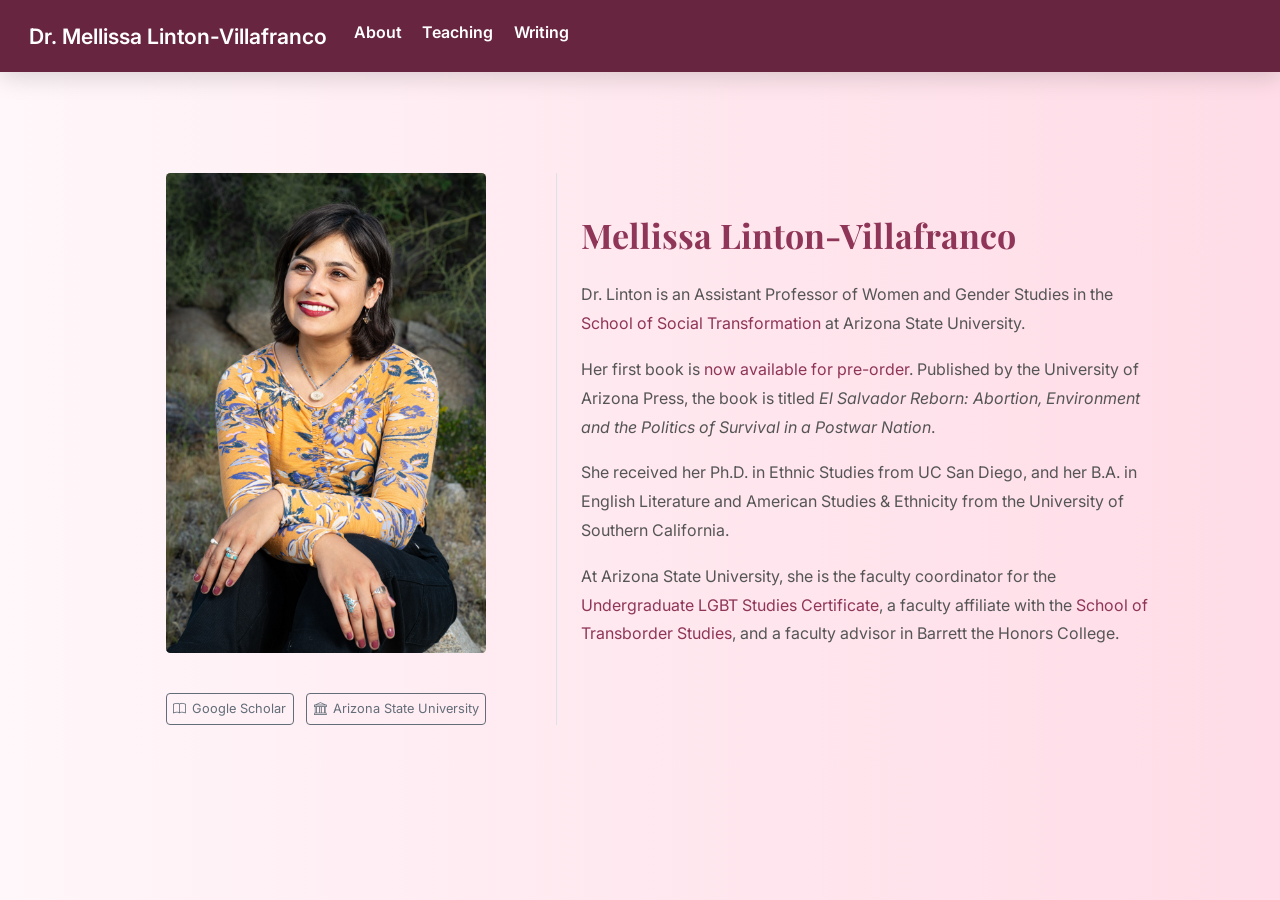
==== commit 3e9a6136: "updates" ====
--- a/docs/about.html
+++ b/docs/about.html
@@ -135,8 +135,8 @@
 </div>
   </div>
   <div class="about-contents"><div id="hero-heading">
-<section id="short-bio" class="level2">
-<h2 data-anchor-id="short-bio">Short Bio</h2>
+<section id="mellissa-linton-villafranco" class="level2">
+<h2 data-anchor-id="mellissa-linton-villafranco">Mellissa Linton-Villafranco</h2>
 <p>Dr.&nbsp;Linton is an Assistant Professor of Women and Gender Studies in the <a href="https://search.asu.edu/profile/3723615">School of Social Transformation</a> at Arizona State University.</p>
 <p>Her first book is <a href="https://uapress.arizona.edu/book/el-salvador-reborn">now available for pre-order</a>. Published by the University of Arizona Press, the book is titled <em>El Salvador Reborn: Abortion, Environment and the Politics of Survival in a Postwar Nation</em>.</p>
 <p>She received her Ph.D.&nbsp;in Ethnic Studies from UC San Diego, and her B.A. in English Literature and American Studies &amp; Ethnicity from the University of Southern California.</p>
--- a/docs/styles.css
+++ b/docs/styles.css
@@ -300,243 +300,147 @@
 
 
 /*==============================================================================
-LANDING PAGE
+MINIMAL LANDING PAGE
 ==============================================================================*/
 
-/* Hide navigation only on landing page */
-
-body.landing #quarto-header{
+/* Allow landing page to use full browser width */
+
+body:has(.landing-container) .page-columns,
+body:has(.landing-container) .page-layout-article,
+body:has(.landing-container) main.content{
+
+    max-width:none !important;
+
+    width:100% !important;
+
+    padding-left:0 !important;
+
+    padding-right:0 !important;
+
+}
+
+.landing-container{
+
+    position:relative;
+
+    width:100%;
+    
+    max-width:800px;
+
+    margin:0 auto;
+
+    border-radius:24px;
+
+    overflow:hidden;
+
+    box-shadow:0 20px 50px rgba(0,0,0,.18);
+
+}
+
+.landing-container img{
+
+    vertical-align:middle;
+
+}
+
+.landing-image{
+
+    display:block;
+
+    width:100%;
+
+    height:auto;
+
+    object-fit:cover;
+
+}
+
+
+/* About Button */
+
+.landing-button{
+
+    position:absolute;
+
+    top:50%;
+
+    right:12%;
+
+    transform:translateY(-50%);
+
+    padding:16px 45px;
+
+    border-radius:999px;
+
+    border:2px solid white;
+
+    background:rgba(103,37,64,.85);
+
+    color:white;
+
+    text-decoration:none;
+
+    text-transform:uppercase;
+
+    letter-spacing:.18em;
+
+    font-size:.9rem;
+
+    font-weight:700;
+
+    box-shadow:0 10px 30px rgba(0,0,0,.30);
+
+    transition:.35s ease;
+
+}
+
+
+.landing-button:hover{
+
+    background:white;
+
+    color:#8f3557;
+
+    transform:translateY(calc(-50% - 5px));
+
+}
+
+
+
+/* Mobile */
+
+@media(max-width:700px){
+
+    .landing-container{
+
+        margin:1rem;
+
+        border-radius:16px;
+
+    }
+
+
+    .landing-button{
+
+        right:50%;
+
+        transform:translate(50%,-50%);
+
+        padding:14px 32px;
+
+    }
+
+
+    .landing-button:hover{
+
+        transform:translate(50%,calc(-50% - 5px));
+
+    }
+
+}
+
+/* Hide Quarto navbar on landing page */
+
+body:has(.landing-container) #quarto-header{
     display:none;
 }
-
-/* Remove spacing only on landing page */
-
-body.landing,
-body.landing #quarto-content,
-body.landing main.content,
-body.landing .content{
-
-    margin:0;
-    padding:0;
-    max-width:none;
-}
-
-/* Full screen hero */
-
-body.landing .landing-page{
-
-    position:relative;
-
-    width:100vw;
-    height:100vh;
-
-    background-image:url("images/portrait_1.jpg");
-    background-size:cover;
-    background-position: center top;
-    background-repeat:no-repeat;
-    overflow:hidden;
-
-}
-
-/* Slight darkening for readability */
-
-body.landing .landing-overlay{
-
-    position:absolute;
-    inset:0;
-
-    display:flex;
-    flex-direction:column;
-    justify-content:center;
-    align-items:center;
-
-    background:linear-gradient(
-        rgba(0,0,0,.10),
-        rgba(0,0,0,.18)
-    );
-
-}
-
-/* Name */
-
-body.landing .landing-title{
-
-    font-family:"Playfair Display", serif;
-
-    color:white;
-
-    font-size:clamp(2.4rem, 8vw, 4.6rem);
-
-    font-weight:600;
-
-    text-shadow:
-        0 5px 18px rgba(0,0,0,.45);
-
-    letter-spacing:.02em;
-
-}
-
-.landing-image{
-    transform:scale(.50);
-}
-
-/* About button */
-
-body.landing .landing-button{
-
-    position:absolute;
-
-    bottom:70px;
-
-    left:50%;
-
-    transform:translateX(-50%);
-
-    padding:18px 54px;
-
-    border:2px solid white;
-
-    border-radius:999px;
-
-    color:white;
-
-    background:rgba(255,255,255,.08);
-
-    backdrop-filter:blur(8px);
-
-    text-transform:uppercase;
-
-    letter-spacing:.18em;
-
-    font-size:.95rem;
-
-    font-weight:600;
-
-    transition:.35s;
-}
-
-body.landing .landing-button:hover{
-
-    background:white;
-
-    color:var(--accent-dark);
-
-    border-color:white;
-
-}
-
-/* Mobile */
-
-@media (max-width:900px){
-
-    body.landing .landing-title{
-
-        font-size:2.6rem;
-
-        text-align:center;
-
-        padding:0 25px;
-
-    }
-
-    body.landing .landing-button{
-
-        bottom:45px;
-
-    }
-
-}
-
-/*==============================================================================
-LANDING PAGE
-==============================================================================*/
-
-/* Remove everything Quarto normally adds */
-
-body.landing,
-body.landing #quarto-content,
-body.landing main,
-body.landing .content,
-body.landing .page-columns,
-body.landing .page-full{
-
-    margin:0 !important;
-    padding:0 !important;
-    max-width:none !important;
-    width:100% !important;
-    background:none !important;
-
-}
-
-/* Hide navbar */
-
-body.landing #quarto-header{
-    display:none;
-}
-
-/* Hide footer */
-
-body.landing footer{
-    display:none;
-}
-
-/* Hero image */
-
-body.landing .landing-page{
-
-    position:fixed;
-
-    inset:0;
-
-    min-height:100dvh;
-
-    background-image:url("images/portrait_1.jpg");
-
-    background-size:cover;
-
-}
-
-/* About button */
-
-body.landing .landing-button{
-
-    position:absolute;
-
-    left:50%;
-
-    bottom:60px;
-
-    transform:translateX(-50%);
-
-    padding:18px 54px;
-
-    color:white;
-
-    border:2px solid white;
-
-    border-radius:999px;
-
-    background:rgba(255,255,255,.10);
-
-    backdrop-filter:blur(8px);
-
-    text-decoration:none;
-
-    text-transform:uppercase;
-
-    letter-spacing:.15em;
-
-    font-weight:600;
-
-    transition:.3s;
-
-}
-
-body.landing .landing-button:hover{
-
-    background:white;
-
-    color:#8f3557;
-
-}
-
